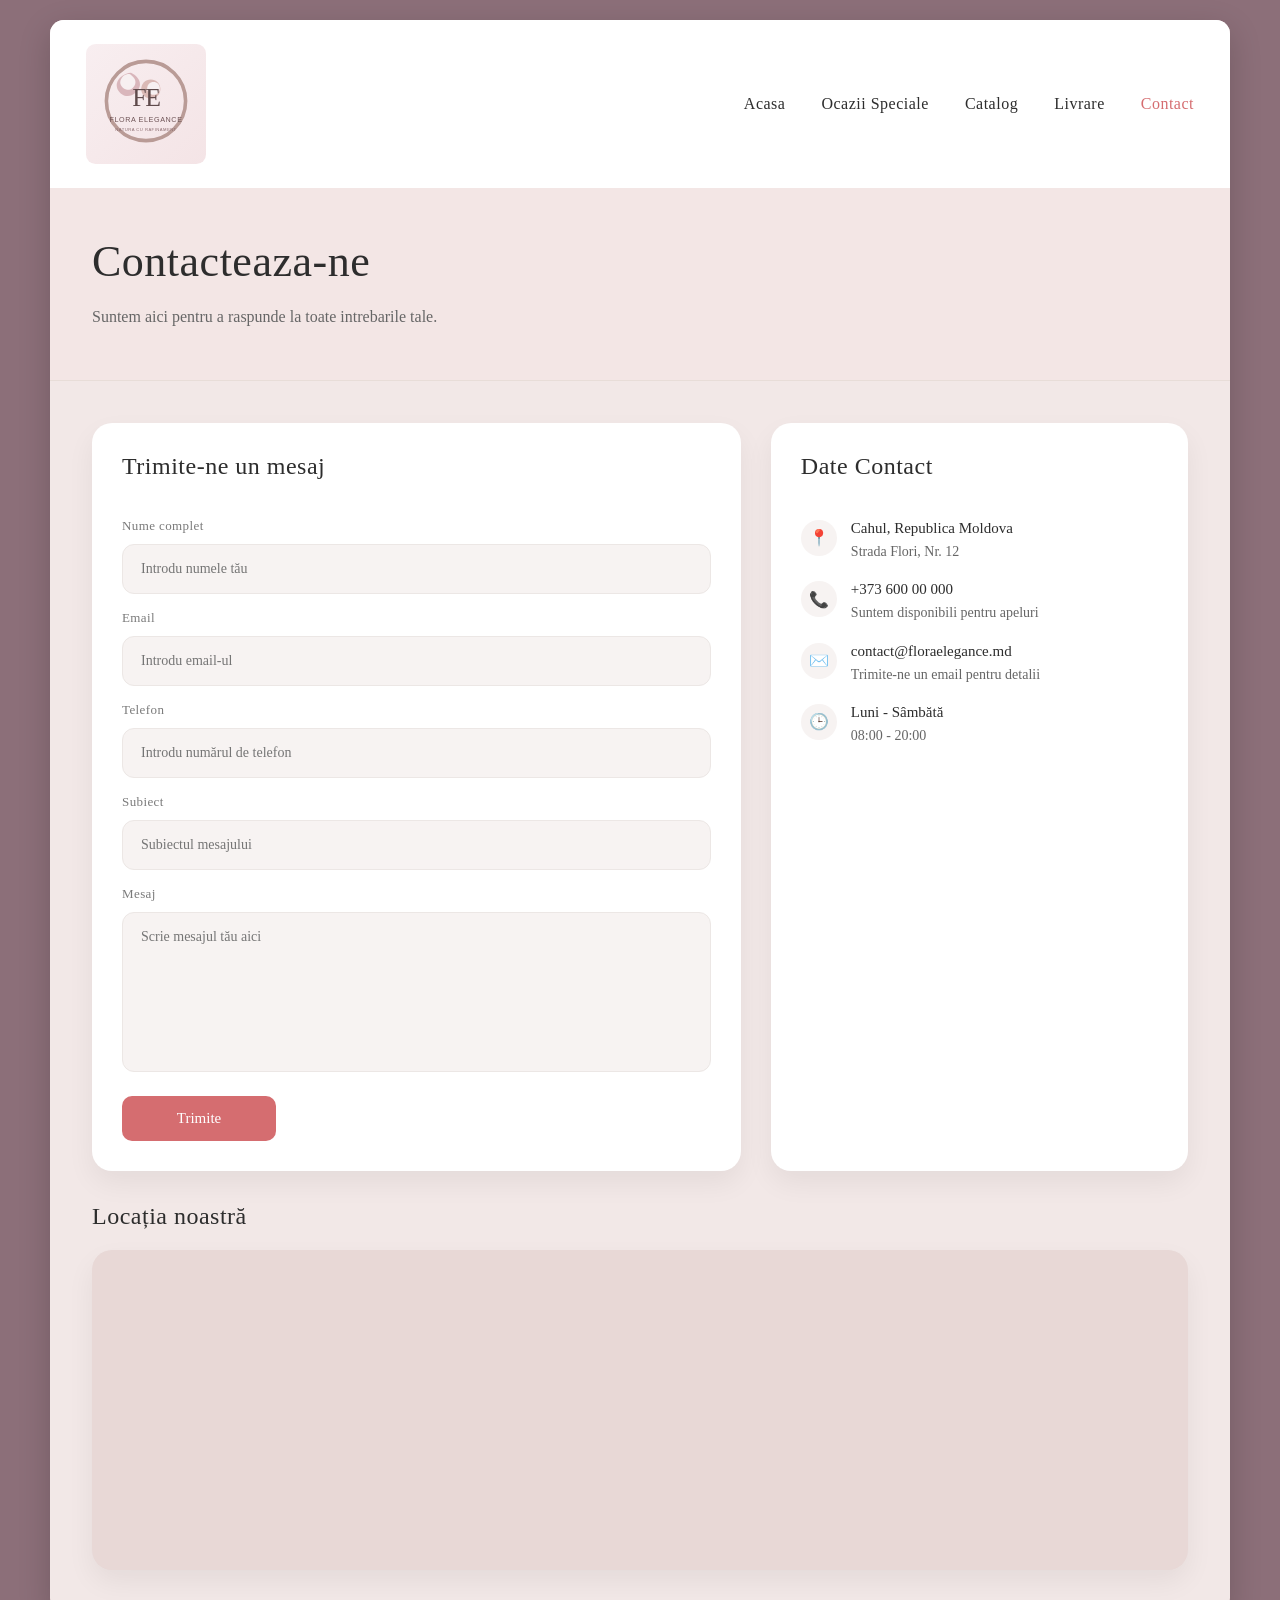
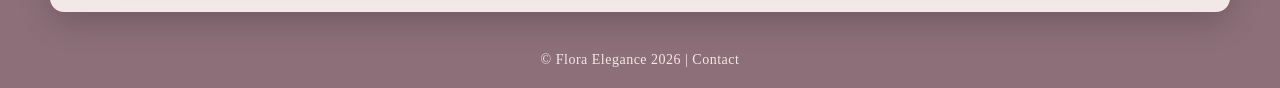
==== contact.html @ 788fde6b "Add files via upload" ====
<!DOCTYPE html>
<html lang="ro">
<head>
    <meta charset="UTF-8">
    <meta name="viewport" content="width=device-width, initial-scale=1.0">
    <title>Contact - Flora Elegance</title>
    <style>
        * {
            margin: 0;
            padding: 0;
            box-sizing: border-box;
        }

        body {
            font-family: Georgia, 'Cormorant Garamond', serif;
            background-color: #8c6f79;
            color: #2d2d2d;
        }

        .page-wrapper {
            min-height: 100vh;
            padding: 20px;
            display: flex;
            justify-content: center;
        }

        .container {
            width: 100%;
            max-width: 1180px;
            background-color: #f2e8e7;
            border-radius: 14px;
            overflow: hidden;
            box-shadow: 0 10px 32px rgba(0, 0, 0, 0.18);
        }

        .content {
            padding: 0;
        }

        .top-bar {
            background-color: white;
            display: flex;
            justify-content: space-between;
            align-items: center;
            padding: 24px 36px;
        }

        .logo-image {
            width: 120px;
            display: flex;
            align-items: center;
            justify-content: center;
        }

        .logo-image img {
            width: 100%;
            height: auto;
            object-fit: contain;
        }

        nav {
            display: flex;
            gap: 36px;
        }

        nav a {
            text-decoration: none;
            color: #2d2d2d;
            font-size: 16px;
            letter-spacing: 0.5px;
            transition: color 0.3s ease;
        }

        nav a:hover {
            color: #d56d70;
        }

        nav a.active {
            color: #d56d70;
            font-weight: 500;
        }

        .hero-section {
            background-color: #f3e6e5;
            padding: 48px 42px;
            border-bottom: 1px solid #e8ddd8;
        }

        .hero-section h1 {
            font-size: 44px;
            letter-spacing: 0.5px;
            margin-bottom: 16px;
            font-weight: normal;
        }

        .hero-section p {
            font-size: 16px;
            color: #666;
            max-width: 760px;
            line-height: 1.8;
        }

        .main-section {
            padding: 42px 42px 32px;
            display: grid;
            grid-template-columns: 1.4fr 0.9fr;
            gap: 30px;
        }

        .section-title {
            font-size: 24px;
            margin-bottom: 22px;
            letter-spacing: 0.5px;
            font-weight: normal;
            color: #2d2d2d;
        }

        .contact-card,
        .info-card,
        .map-card {
            background-color: white;
            border-radius: 20px;
            padding: 30px;
            box-shadow: 0 12px 28px rgba(0, 0, 0, 0.06);
        }

        .contact-card {
            display: flex;
            flex-direction: column;
            gap: 16px;
        }

        .form-group {
            display: flex;
            flex-direction: column;
            gap: 10px;
        }

        .form-group label {
            font-size: 13px;
            color: #7a7a7a;
            letter-spacing: 0.4px;
        }

        .form-group input,
        .form-group textarea {
            width: 100%;
            padding: 16px 18px;
            border-radius: 12px;
            border: 1px solid #ece7e5;
            background-color: #f7f3f2;
            font-size: 14px;
            color: #2d2d2d;
            font-family: Georgia, serif;
            resize: none;
        }

        .form-group textarea {
            min-height: 160px;
        }

        .submit-button {
            width: 154px;
            padding: 14px 0;
            border: none;
            border-radius: 10px;
            background-color: #d56d70;
            color: white;
            font-family: Georgia, serif;
            font-size: 15px;
            cursor: pointer;
            transition: background-color 0.3s ease;
            margin-top: 8px;
        }

        .submit-button:hover {
            background-color: #c85a5d;
        }

        .info-card {
            display: flex;
            flex-direction: column;
            gap: 18px;
        }

        .info-item {
            display: flex;
            align-items: flex-start;
            gap: 14px;
        }

        .info-item-icon {
            width: 36px;
            height: 36px;
            border-radius: 50%;
            background-color: #f7f3f2;
            display: flex;
            align-items: center;
            justify-content: center;
            color: #d56d70;
            font-size: 16px;
            flex-shrink: 0;
        }

        .info-item-text {
            display: flex;
            flex-direction: column;
            gap: 4px;
        }

        .info-item-text span:first-child {
            font-size: 15px;
            color: #2d2d2d;
            font-weight: 500;
        }

        .info-item-text span:last-child {
            font-size: 14px;
            color: #666;
            line-height: 1.6;
        }

        .map-section {
            padding: 0 42px 42px;
        }

        .map-section h2 {
            font-size: 24px;
            margin-bottom: 20px;
            letter-spacing: 0.5px;
            font-weight: normal;
        }

        .map-card {
            min-height: 260px;
            display: flex;
            align-items: center;
            justify-content: center;
            color: #8c6f79;
            font-size: 16px;
            letter-spacing: 0.5px;
            background-color: #e8d8d6;
        }

        footer {
            background-color: #8c6f79;
            color: #f2e8e7;
            text-align: center;
            padding: 20px 0;
            font-size: 14px;
            letter-spacing: 0.5px;
        }

        @media (max-width: 1024px) {
            .top-bar,
            .hero-section,
            .main-section,
            .map-section {
                padding-left: 28px;
                padding-right: 28px;
            }

            .top-bar {
                flex-direction: column;
                align-items: flex-start;
                gap: 20px;
            }

            nav {
                flex-wrap: wrap;
                gap: 18px;
            }

            .hero-section h1 {
                font-size: 36px;
            }

            .main-section {
                grid-template-columns: 1fr;
                gap: 28px;
            }
        }

        @media (max-width: 640px) {
            .page-wrapper {
                padding: 14px;
            }

            .top-bar,
            .hero-section,
            .main-section,
            .map-section {
                padding-left: 20px;
                padding-right: 20px;
            }

            .top-bar {
                align-items: center;
            }

            nav {
                gap: 14px;
                justify-content: center;
            }

            .hero-section {
                padding: 34px 0;
            }

            .hero-section h1 {
                font-size: 30px;
            }

            .section-title,
            .map-section h2 {
                font-size: 22px;
            }

            .contact-card,
            .info-card {
                padding: 24px;
            }

            .map-card {
                min-height: 180px;
            }

            .submit-button {
                width: 100%;
            }
        }
    </style>
</head>
<body>
    <div class="page-wrapper">
        <div class="container">
            <div class="content">
                <div class="top-bar">
                    <div class="logo-image">
                        <img src="logo.svg" alt="Flora Elegance">
                    </div>
                    <nav>
                        <a href="index.html">Acasa</a>
                        <a href="ocazii speciale.html">Ocazii Speciale</a>
                        <a href="catalog.html">Catalog</a>
                        <a href="livrare.html">Livrare</a>
                        <a href="contact.html" class="active">Contact</a>
                    </nav>
                </div>

                <section class="hero-section">
                    <h1>Contacteaza-ne</h1>
                    <p>Suntem aici pentru a raspunde la toate intrebarile tale.</p>
                </section>

                <section class="main-section">
                    <div>
                        <form class="contact-card" action="succes.html">
                            <h2 class="section-title">Trimite-ne un mesaj</h2>
                            <div class="form-group">
                                <label for="name">Nume complet</label>
                                <input type="text" id="name" placeholder="Introdu numele tău">
                            </div>
                            <div class="form-group">
                                <label for="email">Email</label>
                                <input type="email" id="email" placeholder="Introdu email-ul">
                            </div>
                            <div class="form-group">
                                <label for="phone">Telefon</label>
                                <input type="tel" id="phone" placeholder="Introdu numărul de telefon">
                            </div>
                            <div class="form-group">
                                <label for="subject">Subiect</label>
                                <input type="text" id="subject" placeholder="Subiectul mesajului">
                            </div>
                            <div class="form-group">
                                <label for="message">Mesaj</label>
                                <textarea id="message" placeholder="Scrie mesajul tău aici"></textarea>
                            </div>
                            <button class="submit-button" type="submit">Trimite</button>
                        </form>
                    </div>

                    <div class="info-card">
                        <h2 class="section-title">Date Contact</h2>
                        <div class="info-item">
                            <div class="info-item-icon">📍</div>
                            <div class="info-item-text">
                                <span>Cahul, Republica Moldova</span>
                                <span>Strada Flori, Nr. 12</span>
                            </div>
                        </div>
                        <div class="info-item">
                            <div class="info-item-icon">📞</div>
                            <div class="info-item-text">
                                <span>+373 600 00 000</span>
                                <span>Suntem disponibili pentru apeluri</span>
                            </div>
                        </div>
                        <div class="info-item">
                            <div class="info-item-icon">✉️</div>
                            <div class="info-item-text">
                                <span>contact@floraelegance.md</span>
                                <span>Trimite-ne un email pentru detalii</span>
                            </div>
                        </div>
                        <div class="info-item">
                            <div class="info-item-icon">🕒</div>
                            <div class="info-item-text">
                                <span>Luni - Sâmbătă</span>
                                <span>08:00 - 20:00</span>
                            </div>
                        </div>
                    </div>
                </section>

                <section class="map-section">
                    <h2>Locația noastră</h2>
                    <div class="map-card">
                        <iframe src="https://www.google.com/maps/embed?pb=!1m18!1m12!1m3!1d2825.9781669684636!2d28.18925877622752!3d45.90478402765737!2m3!1f0!2f0!3f0!3m2!1i1024!2i768!4f13.1!3m3!1m2!1s0x40c84b45ea0fd2d9%3A0x2d1da5a7f7926d47!2sCahul%2C%20Moldova!5e0!3m2!1sro!2smd!4v1700000000000!5m2!1sro!2smd" width="100%" height="260" style="border:0; border-radius:18px;" allowfullscreen="" loading="lazy" referrerpolicy="no-referrer-when-downgrade"></iframe>
                    </div>
                </section>
            </div>
        </div>
    </div>

    <footer>
        © Flora Elegance 2026 | Contact
    </footer>
</body>
</html>
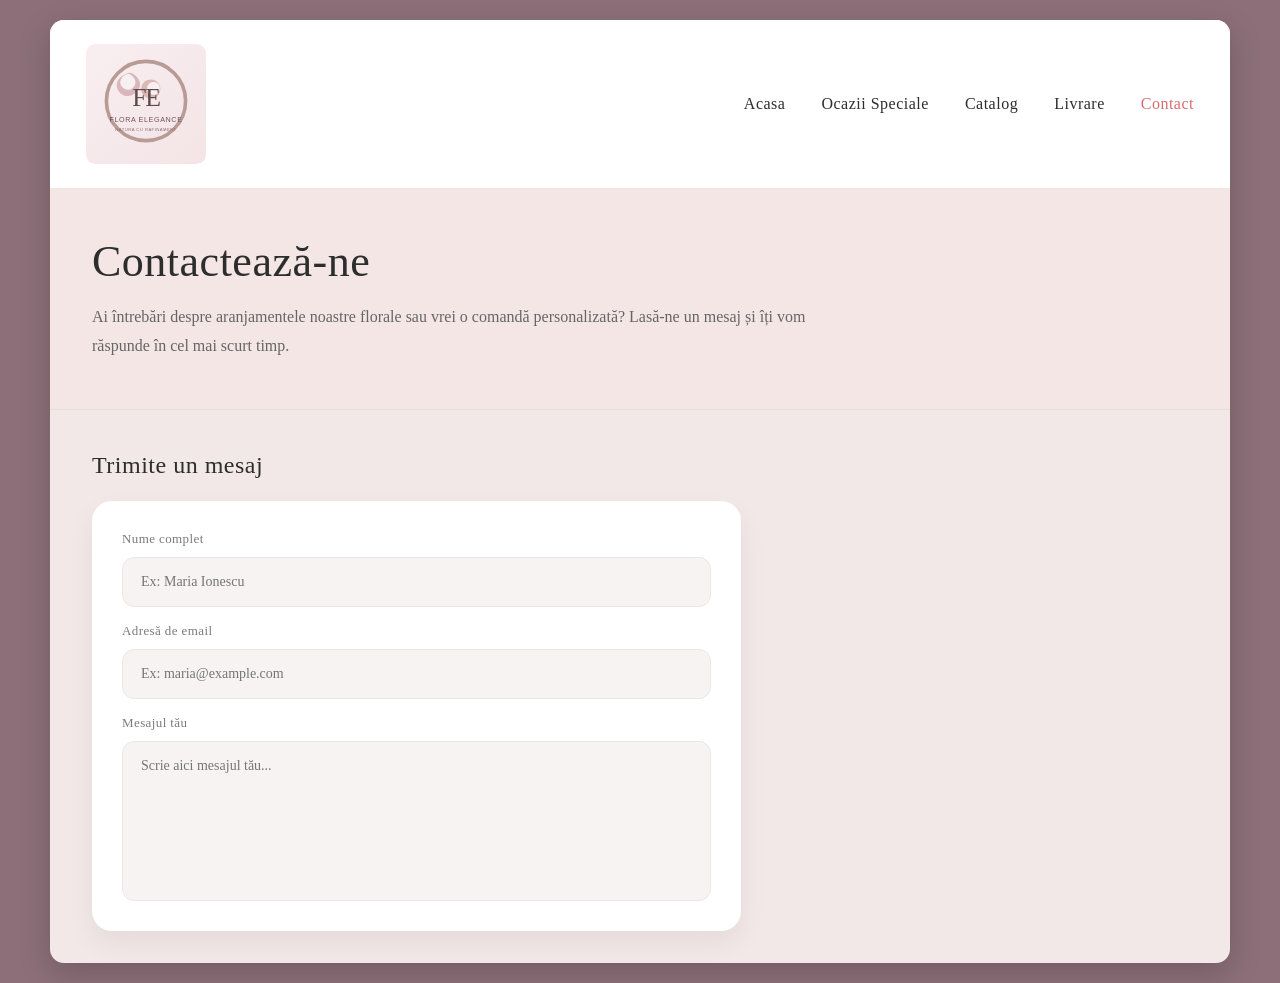
==== commit 042607ee: "Add files via upload" ====
--- a/contact.html
+++ b/contact.html
@@ -124,6 +124,7 @@
             box-shadow: 0 12px 28px rgba(0, 0, 0, 0.06);
         }
 
+        /* Schimbat din div în form pentru trimiterea datelor */
         .contact-card {
             display: flex;
             flex-direction: column;
@@ -348,84 +349,27 @@
                     </nav>
                 </div>
 
-                <section class="hero-section">
-                    <h1>Contacteaza-ne</h1>
-                    <p>Suntem aici pentru a raspunde la toate intrebarile tale.</p>
-                </section>
-
-                <section class="main-section">
+                <div class="hero-section">
+                    <h1>Contactează-ne</h1>
+                    <p>Ai întrebări despre aranjamentele noastre florale sau vrei o comandă personalizată? Lasă-ne un mesaj și îți vom răspunde în cel mai scurt timp.</p>
+                </div>
+
+                <div class="main-section">
                     <div>
-                        <form class="contact-card" action="succes.html">
-                            <h2 class="section-title">Trimite-ne un mesaj</h2>
+                        <h2 class="section-title">Trimite un mesaj</h2>
+                        
+                        <!-- REPARATĂ: Aici a fost adăugat link-ul tău SheetMonkey și atributele 'name' necesare pentru Excel -->
+                        <form class="contact-card" action="https://sheetmonkey.io" method="post">
                             <div class="form-group">
                                 <label for="name">Nume complet</label>
-                                <input type="text" id="name" placeholder="Introdu numele tău">
+                                <input type="text" id="name" name="Nume" required placeholder="Ex: Maria Ionescu">
                             </div>
                             <div class="form-group">
-                                <label for="email">Email</label>
-                                <input type="email" id="email" placeholder="Introdu email-ul">
+                                <label for="email">Adresă de email</label>
+                                <input type="email" id="email" name="Email" required placeholder="Ex: maria@example.com">
                             </div>
                             <div class="form-group">
-                                <label for="phone">Telefon</label>
-                                <input type="tel" id="phone" placeholder="Introdu numărul de telefon">
+                                <label for="message">Mesajul tău</label>
+                                <textarea id="message" name="Mesaj" required placeholder="Scrie aici mesajul tău..."></textarea>
                             </div>
-                            <div class="form-group">
-                                <label for="subject">Subiect</label>
-                                <input type="text" id="subject" placeholder="Subiectul mesajului">
-                            </div>
-                            <div class="form-group">
-                                <label for="message">Mesaj</label>
-                                <textarea id="message" placeholder="Scrie mesajul tău aici"></textarea>
-                            </div>
-                            <button class="submit-button" type="submit">Trimite</button>
-                        </form>
-                    </div>
-
-                    <div class="info-card">
-                        <h2 class="section-title">Date Contact</h2>
-                        <div class="info-item">
-                            <div class="info-item-icon">📍</div>
-                            <div class="info-item-text">
-                                <span>Cahul, Republica Moldova</span>
-                                <span>Strada Flori, Nr. 12</span>
-                            </div>
-                        </div>
-                        <div class="info-item">
-                            <div class="info-item-icon">📞</div>
-                            <div class="info-item-text">
-                                <span>+373 600 00 000</span>
-                                <span>Suntem disponibili pentru apeluri</span>
-                            </div>
-                        </div>
-                        <div class="info-item">
-                            <div class="info-item-icon">✉️</div>
-                            <div class="info-item-text">
-                                <span>contact@floraelegance.md</span>
-                                <span>Trimite-ne un email pentru detalii</span>
-                            </div>
-                        </div>
-                        <div class="info-item">
-                            <div class="info-item-icon">🕒</div>
-                            <div class="info-item-text">
-                                <span>Luni - Sâmbătă</span>
-                                <span>08:00 - 20:00</span>
-                            </div>
-                        </div>
-                    </div>
-                </section>
-
-                <section class="map-section">
-                    <h2>Locația noastră</h2>
-                    <div class="map-card">
-                        <iframe src="https://www.google.com/maps/embed?pb=!1m18!1m12!1m3!1d2825.9781669684636!2d28.18925877622752!3d45.90478402765737!2m3!1f0!2f0!3f0!3m2!1i1024!2i768!4f13.1!3m3!1m2!1s0x40c84b45ea0fd2d9%3A0x2d1da5a7f7926d47!2sCahul%2C%20Moldova!5e0!3m2!1sro!2smd!4v1700000000000!5m2!1sro!2smd" width="100%" height="260" style="border:0; border-radius:18px;" allowfullscreen="" loading="lazy" referrerpolicy="no-referrer-when-downgrade"></iframe>
-                    </div>
-                </section>
-            </div>
-        </div>
-    </div>
-
-    <footer>
-        © Flora Elegance 2026 | Contact
-    </footer>
-</body>
-</html>+                            <!-- Un input ascuns pentru a salva automat data și ora completării în Excel -->
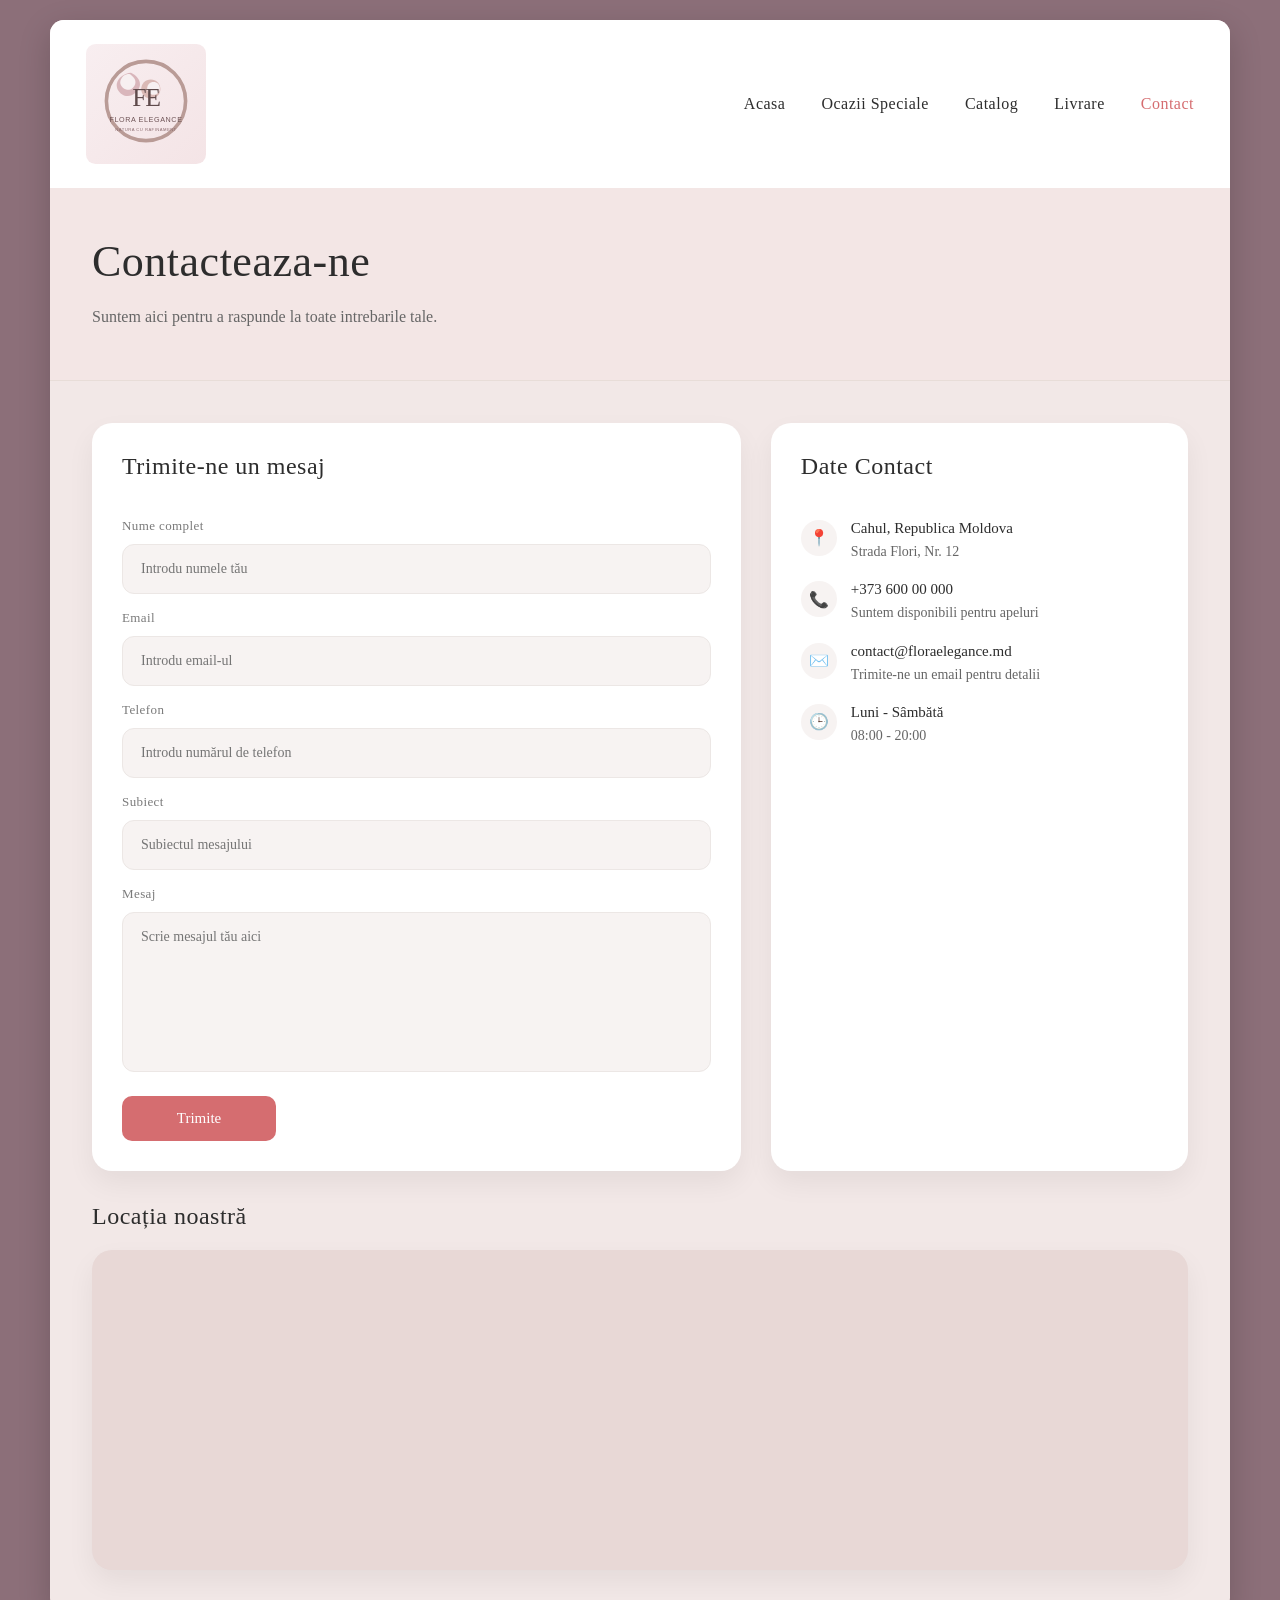
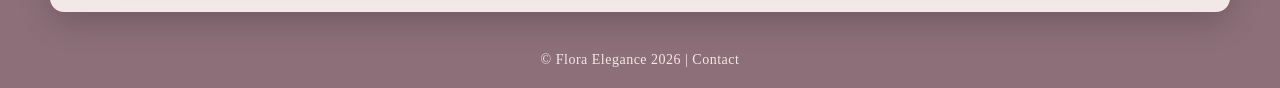
==== commit 3a53c3bd: "Add files via upload" ====
--- a/contact.html
+++ b/contact.html
@@ -124,7 +124,6 @@
             box-shadow: 0 12px 28px rgba(0, 0, 0, 0.06);
         }
 
-        /* Schimbat din div în form pentru trimiterea datelor */
         .contact-card {
             display: flex;
             flex-direction: column;
@@ -349,27 +348,90 @@
                     </nav>
                 </div>
 
-                <div class="hero-section">
-                    <h1>Contactează-ne</h1>
-                    <p>Ai întrebări despre aranjamentele noastre florale sau vrei o comandă personalizată? Lasă-ne un mesaj și îți vom răspunde în cel mai scurt timp.</p>
-                </div>
-
-                <div class="main-section">
+                <section class="hero-section">
+                    <h1>Contacteaza-ne</h1>
+                    <p>Suntem aici pentru a raspunde la toate intrebarile tale.</p>
+                </section>
+
+                <section class="main-section">
                     <div>
-                        <h2 class="section-title">Trimite un mesaj</h2>
-                        
-                        <!-- REPARATĂ: Aici a fost adăugat link-ul tău SheetMonkey și atributele 'name' necesare pentru Excel -->
+                        <!-- MODIFICAT AICI: Am adăugat link-ul tău SheetMonkey și metoda POST -->
                         <form class="contact-card" action="https://sheetmonkey.io" method="post">
+                            <h2 class="section-title">Trimite-ne un mesaj</h2>
                             <div class="form-group">
                                 <label for="name">Nume complet</label>
-                                <input type="text" id="name" name="Nume" required placeholder="Ex: Maria Ionescu">
+                                <!-- MODIFICAT AICI: Adăugat name="Nume" -->
+                                <input type="text" id="name" name="Nume" required placeholder="Introdu numele tău">
                             </div>
                             <div class="form-group">
-                                <label for="email">Adresă de email</label>
-                                <input type="email" id="email" name="Email" required placeholder="Ex: maria@example.com">
+                                <label for="email">Email</label>
+                                <!-- MODIFICAT AICI: Adăugat name="Email" -->
+                                <input type="email" id="email" name="Email" required placeholder="Introdu email-ul">
                             </div>
                             <div class="form-group">
-                                <label for="message">Mesajul tău</label>
-                                <textarea id="message" name="Mesaj" required placeholder="Scrie aici mesajul tău..."></textarea>
-                            </div>
-                            <!-- Un input ascuns pentru a salva automat data și ora completării în Excel -->
+                                <label for="phone">Telefon</label>
+                                <!-- MODIFICAT AICI: Adăugat name="Telefon" -->
+                                <input type="tel" id="phone" name="Telefon" placeholder="Introdu numărul de telefon">
+                            </div>
+                            <div class="form-group">
+                                <label for="subject">Subiect</label>
+                                <!-- MODIFICAT AICI: Adăugat name="Subiect" -->
+                                <input type="text" id="subject" name="Subiect" placeholder="Subiectul mesajului">
+                            </div>
+                            <div class="form-group">
+                                <label for="message">Mesaj</label>
+                                <!-- MODIFICAT AICI: Adăugat name="Mesaj" -->
+                                <textarea id="message" name="Mesaj" required placeholder="Scrie mesajul tău aici"></textarea>
+                            </div>
+                            <button class="submit-button" type="submit">Trimite</button>
+                        </form>
+                    </div>
+
+                    <div class="info-card">
+                        <h2 class="section-title">Date Contact</h2>
+                        <div class="info-item">
+                            <div class="info-item-icon">📍</div>
+                            <div class="info-item-text">
+                                <span>Cahul, Republica Moldova</span>
+                                <span>Strada Flori, Nr. 12</span>
+                            </div>
+                        </div>
+                        <div class="info-item">
+                            <div class="info-item-icon">📞</div>
+                            <div class="info-item-text">
+                                <span>+373 600 00 000</span>
+                                <span>Suntem disponibili pentru apeluri</span>
+                            </div>
+                        </div>
+                        <div class="info-item">
+                            <div class="info-item-icon">✉️</div>
+                            <div class="info-item-text">
+                                <span>contact@floraelegance.md</span>
+                                <span>Trimite-ne un email pentru detalii</span>
+                            </div>
+                        </div>
+                        <div class="info-item">
+                            <div class="info-item-icon">🕒</div>
+                            <div class="info-item-text">
+                                <span>Luni - Sâmbătă</span>
+                                <span>08:00 - 20:00</span>
+                            </div>
+                        </div>
+                    </div>
+                </section>
+
+                <section class="map-section">
+                    <h2>Locația noastră</h2>
+                    <div class="map-card">
+                        <iframe src="https://www.google.com/maps/embed?pb=!1m18!1m12!1m3!1d2825.9781669684636!2d28.18925877622752!3d45.90478402765737!2m3!1f0!2f0!3f0!3m2!1i1024!2i768!4f13.1!3m3!1m2!1s0x40c84b45ea0fd2d9%3A0x2d1da5a7f7926d47!2sCahul%2C%20Moldova!5e0!3m2!1sro!2smd!4v1700000000000!5m2!1sro!2smd" width="100%" height="260" style="border:0; border-radius:18px;" allowfullscreen="" loading="lazy" referrerpolicy="no-referrer-when-downgrade"></iframe>
+                    </div>
+                </section>
+            </div>
+        </div>
+    </div>
+
+    <footer>
+        © Flora Elegance 2026 | Contact
+    </footer>
+</body>
+</html>
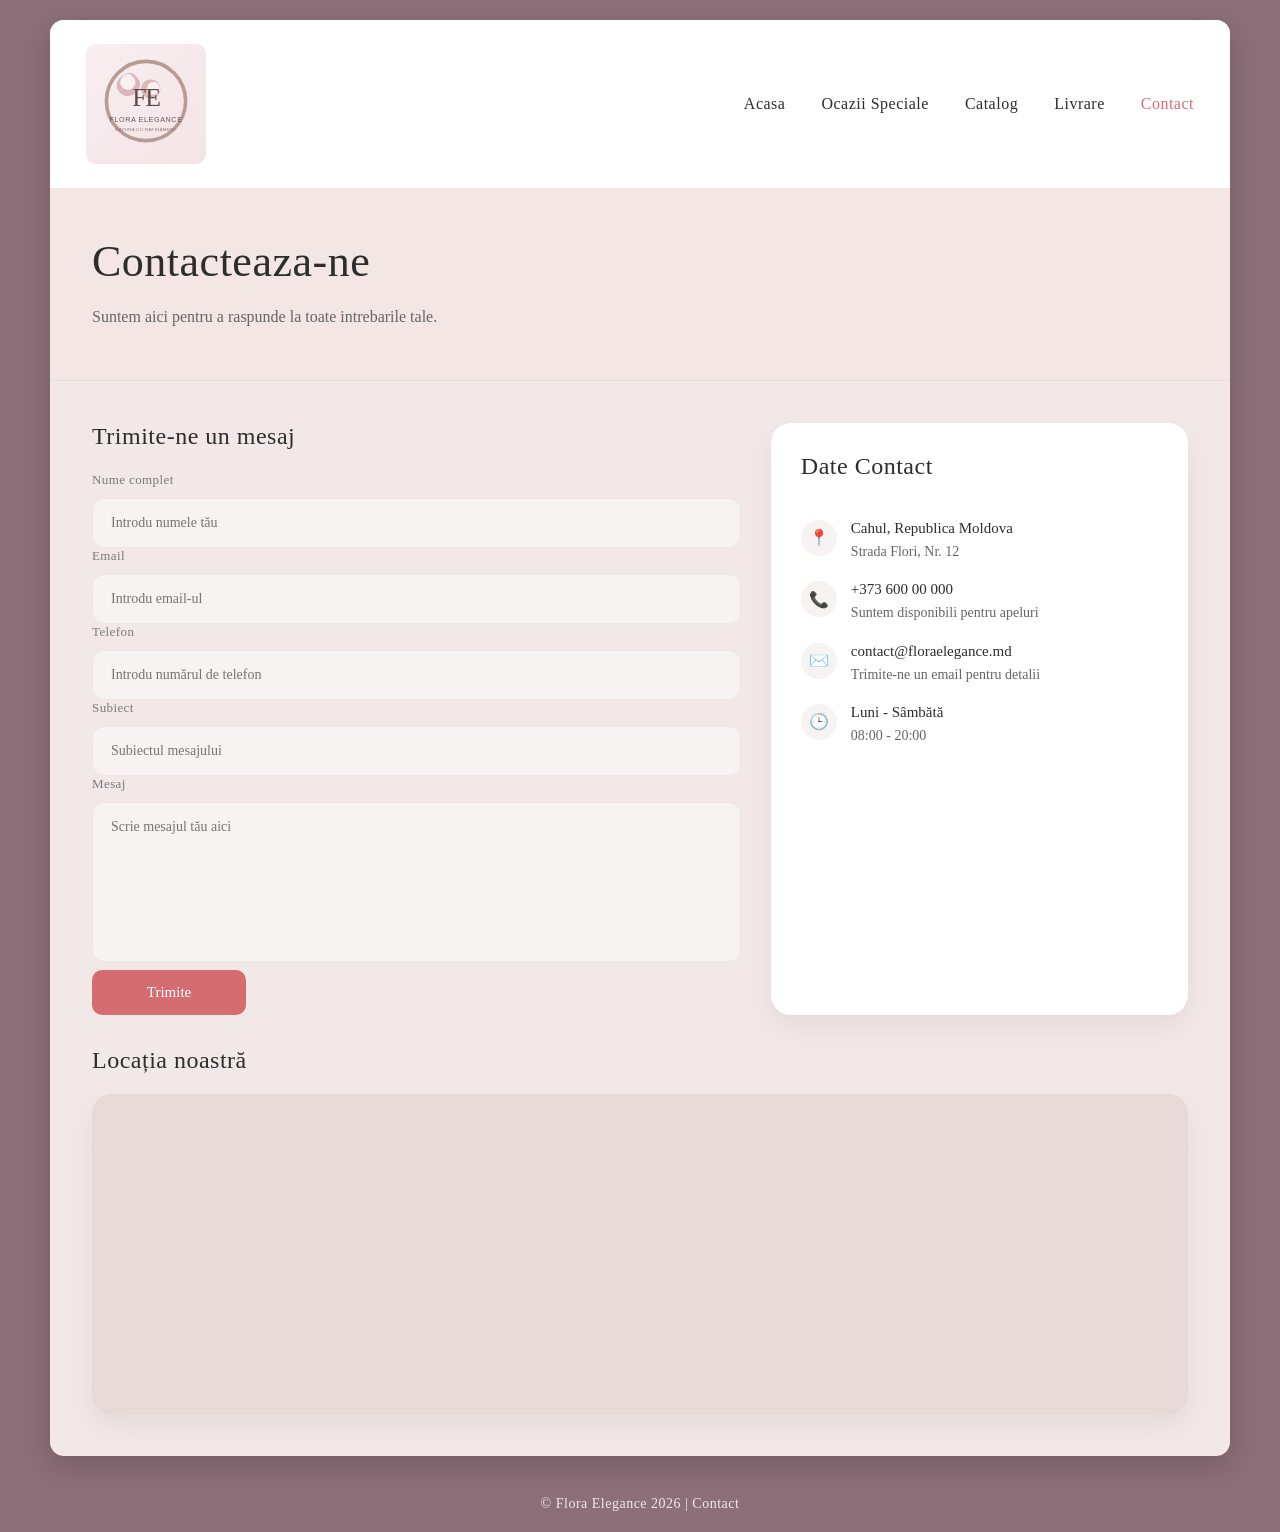
==== commit f006c340: "Add files via upload" ====
--- a/contact.html
+++ b/contact.html
@@ -356,7 +356,7 @@
                 <section class="main-section">
                     <div>
                         <!-- MODIFICAT AICI: Am adăugat link-ul tău SheetMonkey și metoda POST -->
-                        <form class="contact-card" action="https://sheetmonkey.io" method="post">
+                        <form action="https://api.sheetmonkey.io/form/6Vz53a2dw7PqPvLnigPyJR" method="post">
                             <h2 class="section-title">Trimite-ne un mesaj</h2>
                             <div class="form-group">
                                 <label for="name">Nume complet</label>
